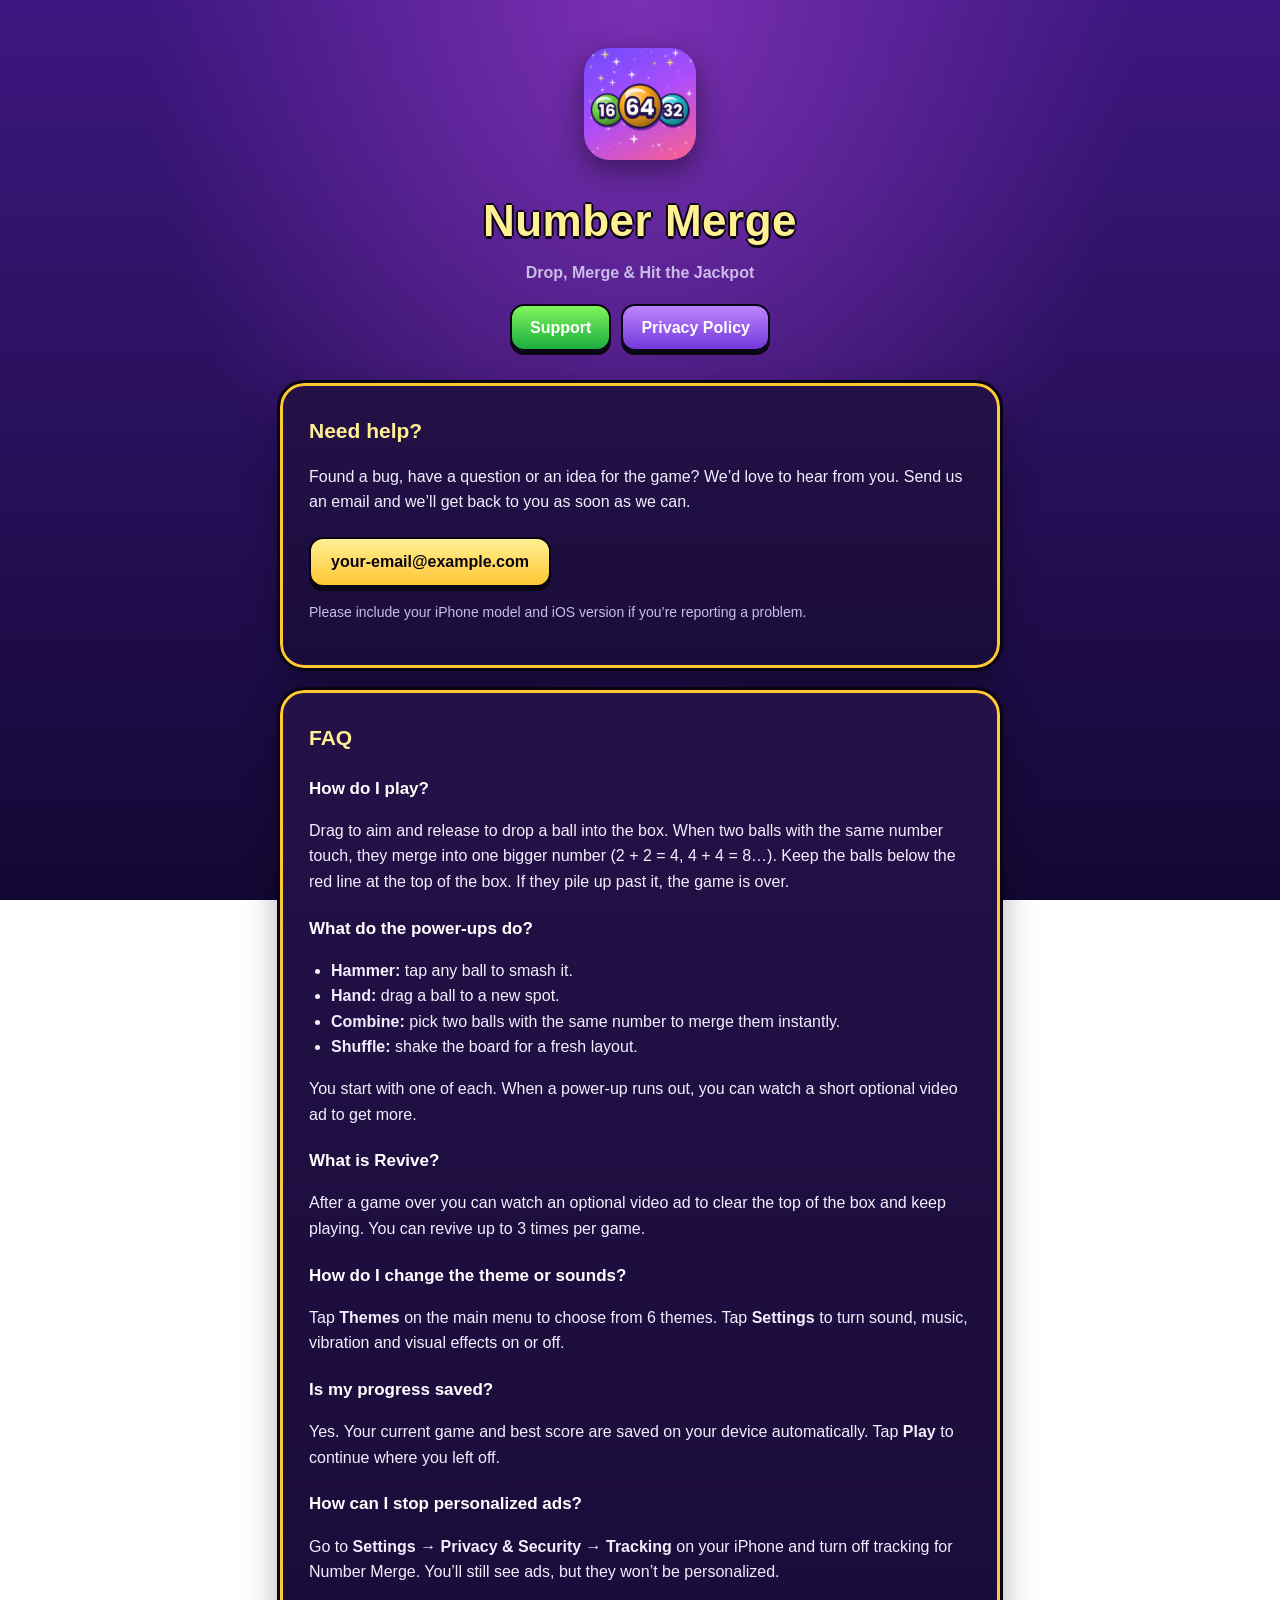
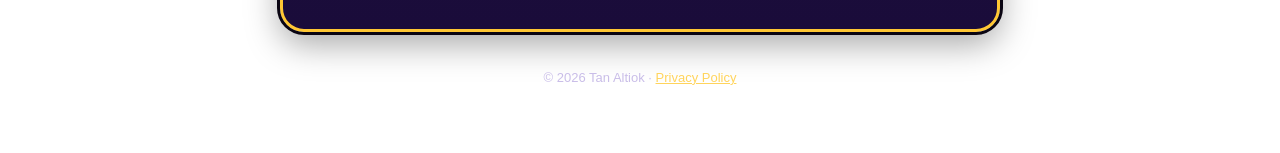
==== index.html @ f6b60d48 "Add files via upload" ====
<!doctype html>
<html lang="en">
<head>
  <meta charset="utf-8">
  <meta name="viewport" content="width=device-width, initial-scale=1">
  <title>Number Merge – Support</title>
  <meta name="description" content="Support and help for Number Merge, the drop and merge number puzzle game for iPhone.">
  <link rel="icon" href="icon.png">
  <link rel="stylesheet" href="style.css">
</head>
<body>
  <div class="wrap">
    <header>
      <img src="icon.png" alt="Number Merge app icon">
      <h1>Number Merge</h1>
      <p class="tag">Drop, Merge &amp; Hit the Jackpot</p>
      <nav>
        <a class="current" href="index.html">Support</a>
        <a href="privacy.html">Privacy Policy</a>
      </nav>
    </header>

    <section class="card">
      <h2>Need help?</h2>
      <p>Found a bug, have a question or an idea for the game? We’d love to hear from you. Send us an email and we’ll get back to you as soon as we can.</p>
      <a class="contact" href="mailto:your-email@example.com">your-email@example.com</a>
      <p class="muted">Please include your iPhone model and iOS version if you’re reporting a problem.</p>
    </section>

    <section class="card faq">
      <h2>FAQ</h2>

      <h3>How do I play?</h3>
      <p>Drag to aim and release to drop a ball into the box. When two balls with the same number touch, they merge into one bigger number (2 + 2 = 4, 4 + 4 = 8…). Keep the balls below the red line at the top of the box. If they pile up past it, the game is over.</p>

      <h3>What do the power-ups do?</h3>
      <ul>
        <li><strong>Hammer:</strong> tap any ball to smash it.</li>
        <li><strong>Hand:</strong> drag a ball to a new spot.</li>
        <li><strong>Combine:</strong> pick two balls with the same number to merge them instantly.</li>
        <li><strong>Shuffle:</strong> shake the board for a fresh layout.</li>
      </ul>
      <p>You start with one of each. When a power-up runs out, you can watch a short optional video ad to get more.</p>

      <h3>What is Revive?</h3>
      <p>After a game over you can watch an optional video ad to clear the top of the box and keep playing. You can revive up to 3 times per game.</p>

      <h3>How do I change the theme or sounds?</h3>
      <p>Tap <strong>Themes</strong> on the main menu to choose from 6 themes. Tap <strong>Settings</strong> to turn sound, music, vibration and visual effects on or off.</p>

      <h3>Is my progress saved?</h3>
      <p>Yes. Your current game and best score are saved on your device automatically. Tap <strong>Play</strong> to continue where you left off.</p>

      <h3>How can I stop personalized ads?</h3>
      <p>Go to <strong>Settings → Privacy &amp; Security → Tracking</strong> on your iPhone and turn off tracking for Number Merge. You’ll still see ads, but they won’t be personalized.</p>
    </section>

    <footer>© 2026 Tan Altiok · <a href="privacy.html">Privacy Policy</a></footer>
  </div>
</body>
</html>
---- style.css ----
:root {
  --bg1: #3d1780; --bg2: #120833; --card: #241148; --card2: #1a0c3a;
  --gold: #ffc733; --gold-light: #fff094; --ink: #0a0512;
  --text: #f3eefe; --muted: #c9bde8; --link: #ffd45c;
}
* { box-sizing: border-box; }
html, body { margin: 0; }
body {
  font-family: "Poppins", -apple-system, BlinkMacSystemFont, "Avenir Next", "Segoe UI", Roboto, sans-serif;
  color: var(--text);
  background: radial-gradient(ellipse at 50% 0%, #7b2fb3 0%, transparent 55%), linear-gradient(180deg, var(--bg1), var(--bg2));
  background-attachment: fixed;
  min-height: 100vh;
  line-height: 1.6;
}
.wrap { max-width: 760px; margin: 0 auto; padding: 48px 20px 64px; }
header { text-align: center; margin-bottom: 32px; }
header img { width: 112px; height: 112px; border-radius: 26px; box-shadow: 0 10px 30px rgba(0,0,0,.45); }
h1 {
  font-weight: 800; font-size: clamp(30px, 6vw, 44px); margin: 18px 0 4px; letter-spacing: .5px;
  color: var(--gold-light);
  text-shadow: 0 3px 0 var(--ink), 2px 0 0 var(--ink), -2px 0 0 var(--ink), 0 -2px 0 var(--ink);
}
.tag { color: var(--muted); margin: 0; font-weight: 600; }
nav { display: flex; gap: 10px; justify-content: center; margin-top: 18px; flex-wrap: wrap; }
nav a {
  text-decoration: none; color: #fff; font-weight: 700; padding: 9px 18px; border-radius: 14px;
  background: linear-gradient(180deg, #bd85ff, #7338db); border: 2.5px solid var(--ink);
  box-shadow: 0 4px 0 var(--ink);
}
nav a.current { background: linear-gradient(180deg, #80f55c, #1aad40); }
.card {
  background: linear-gradient(180deg, var(--card), var(--card2));
  border: 3px solid var(--gold); outline: 3px solid var(--ink);
  border-radius: 24px; padding: 28px 26px; margin-top: 22px;
  box-shadow: 0 12px 34px rgba(0,0,0,.35);
}
h2 { color: var(--gold-light); font-size: 21px; margin: 26px 0 8px; }
h2:first-child { margin-top: 0; }
p, li { color: var(--text); }
ul { padding-left: 22px; }
a { color: var(--link); }
.muted { color: var(--muted); font-size: 14px; }
.faq h3 { margin: 20px 0 4px; font-size: 17px; color: #fff; }
.contact {
  display: inline-block; margin-top: 6px; font-weight: 800; text-decoration: none;
  color: var(--ink); background: linear-gradient(180deg, var(--gold-light), var(--gold));
  padding: 10px 20px; border-radius: 14px; border: 2.5px solid var(--ink); box-shadow: 0 4px 0 var(--ink);
}
footer { text-align: center; margin-top: 36px; color: var(--muted); font-size: 13px; }
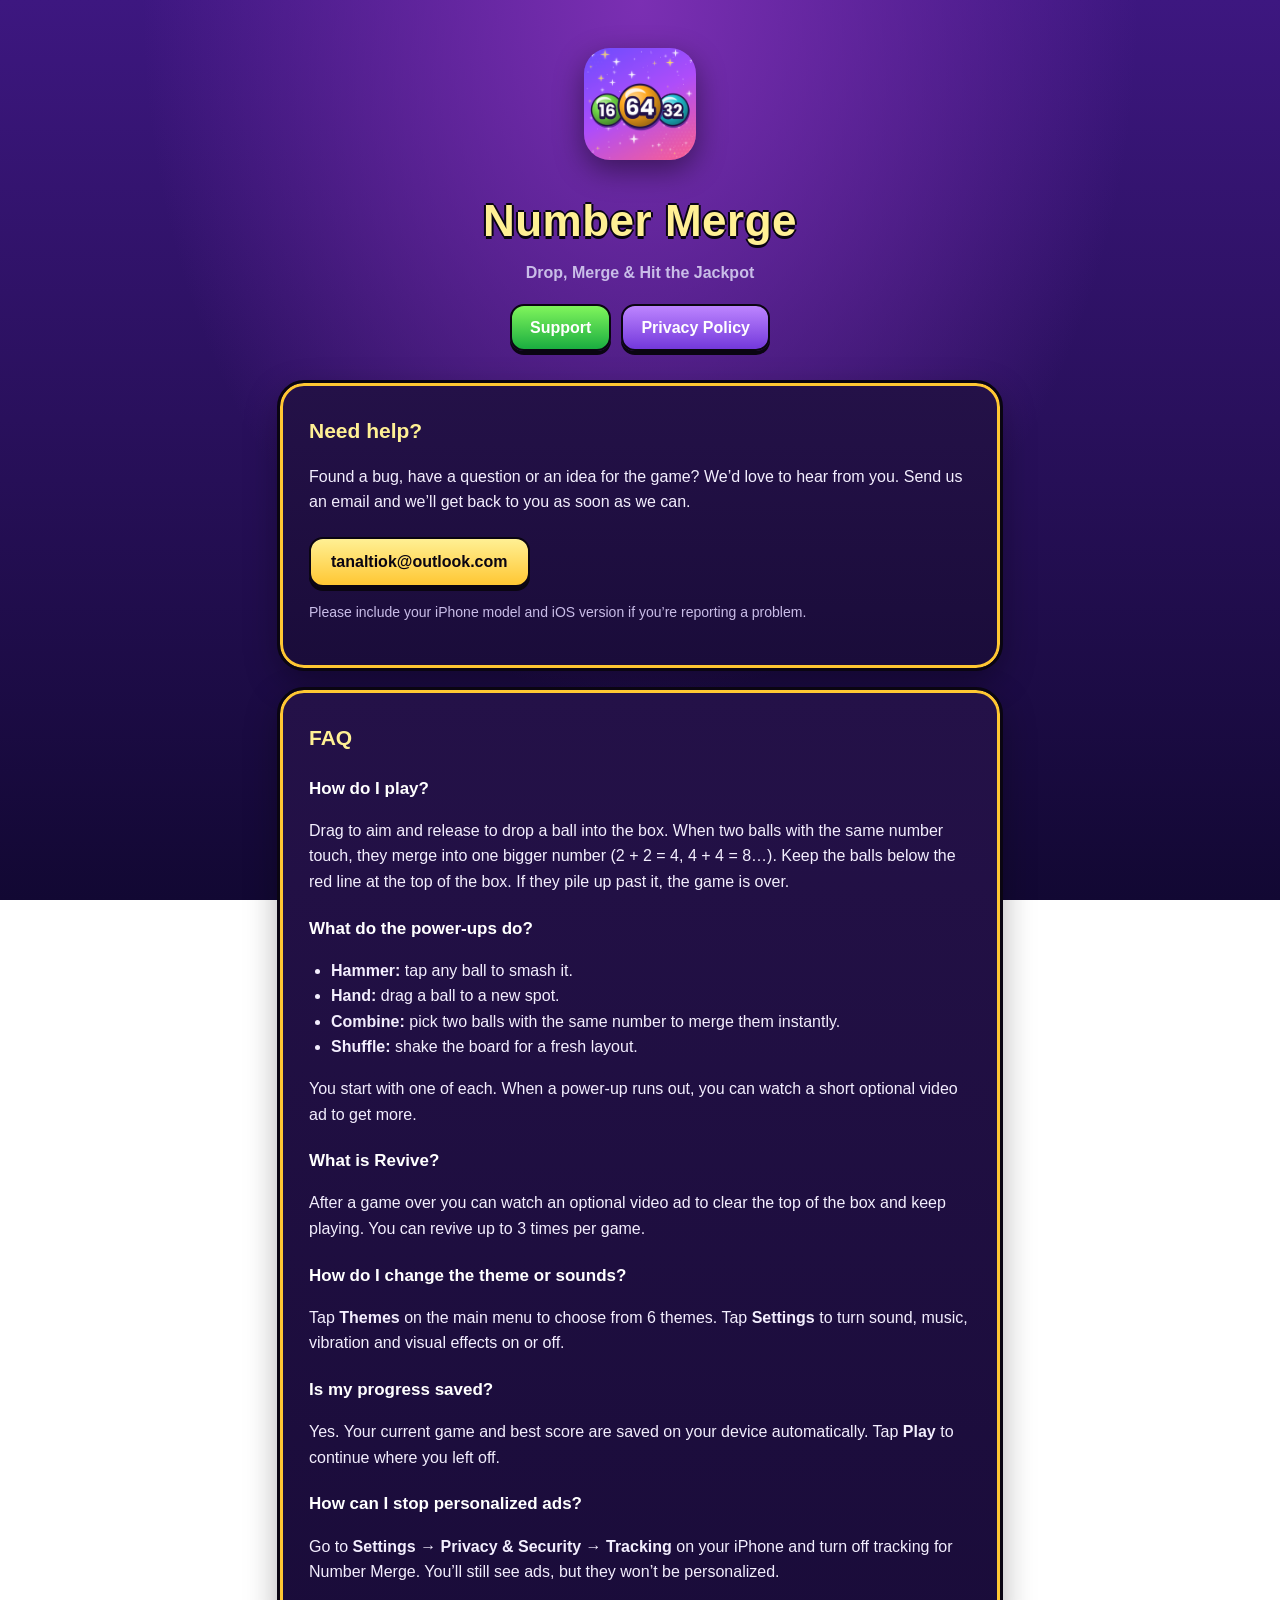
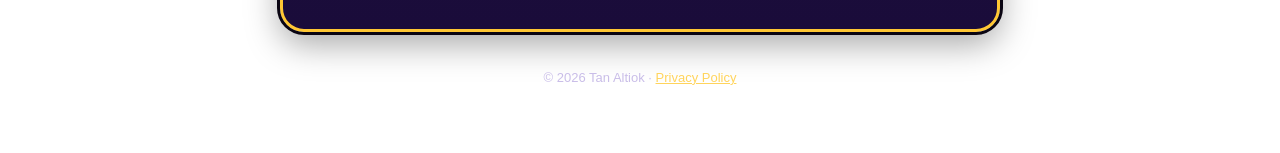
==== commit 268f23b6: "Update index.html" ====
--- a/index.html
+++ b/index.html
@@ -23,7 +23,7 @@
     <section class="card">
       <h2>Need help?</h2>
       <p>Found a bug, have a question or an idea for the game? We’d love to hear from you. Send us an email and we’ll get back to you as soon as we can.</p>
-      <a class="contact" href="mailto:your-email@example.com">your-email@example.com</a>
+      <a class="contact" href="mailto:tanaltiok@outlook.com">tanaltiok@outlook.com</a>
       <p class="muted">Please include your iPhone model and iOS version if you’re reporting a problem.</p>
     </section>
 
